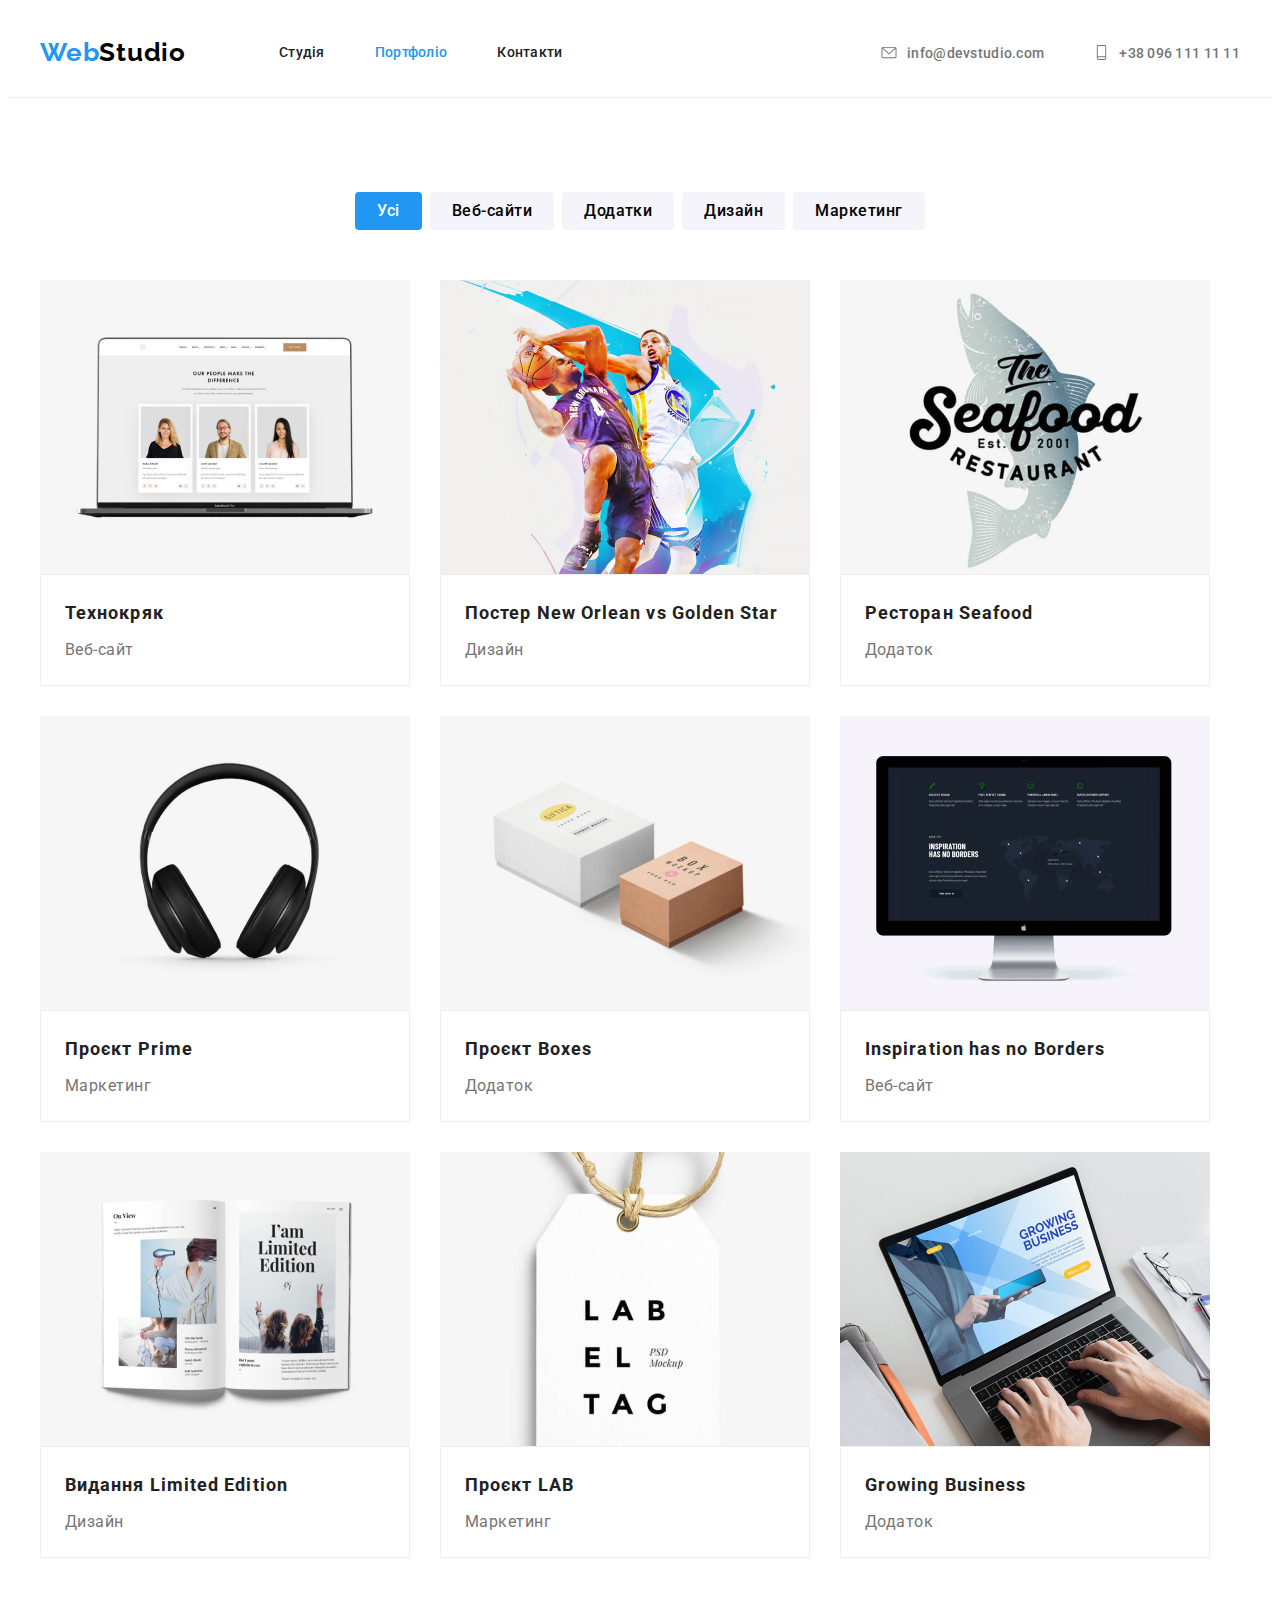
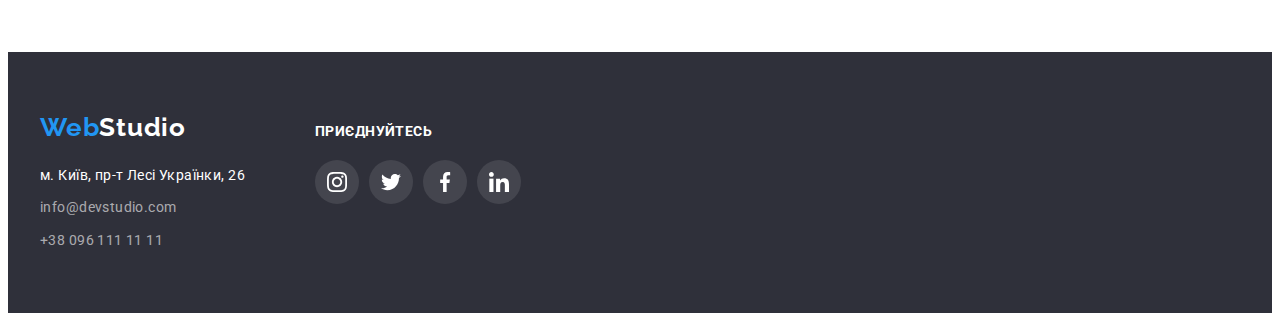
==== portfolio.html @ 7e5a2842 "Initial commit" ====
<!DOCTYPE html>
<html lang="uk">
  <head>
    <meta charset="UTF-8" />
    <meta http-equiv="X-UA-Compatible" content="IE=edge" />
    <meta name="viewport" content="width=device-width, initial-scale=1.0" />
    <title>Document</title>
    <link rel="preconnect" href="https://fonts.googleapis.com" />
    <link rel="preconnect" href="https://fonts.gstatic.com" crossorigin />
    <link
      href="https://fonts.googleapis.com/css2?family=Raleway:wght@700&family=Roboto:wght@400;500;700;900&display=swap"
      rel="stylesheet"
    />
    <link
      rel="stylesheet"
      href="https://cdnjs.cloudflare.com/ajax/libs/modern-normalize/1.1.0/modern-normalize.min.css"
      integrity="sha512-wpPYUAdjBVSE4KJnH1VR1HeZfpl1ub8YT/NKx4PuQ5NmX2tKuGu6U/JRp5y+Y8XG2tV+wKQpNHVUX03MfMFn9Q=="
      crossorigin="anonymous"
      referrerpolicy="no-referrer"
    />
    <link rel="stylesheet" href="./css/styles.css" />
  </head>
  <body>
    <header class="header">
      <div class="container container-header">
        <a href="./index.html" lang="en" class="logo"
          ><span class="accent">Web</span>Studio
        </a>
        <nav class="nav-list">
          <ul class="site-nav">
            <li class="header-nav">
              <a href="./index.html" class="link"> Студія</a>
            </li>
            <li class="header-nav">
              <a href="./portfolio.html" class="current link"> Портфоліо</a>
            </li>
            <li class="header-nav"><a href="./#" class="link"> Контакти</a></li>
          </ul>
        </nav>
        <ul class="contact-list">
          <li class="header-contact">
            <a href="mailto:info@devstudio.com" class="contact-link">
              <svg class="cont-icon" width="16px" height="15px">
                <use href="./Images/icons.svg#icon-mail"></use>
              </svg>
              info@devstudio.com</a
            >
          </li>
          <li class="header-contact">
            <a href="tel:+380961111111" class="contact-link">
              <svg class="cont-icon" width="15px" height="25px">
                <use href="./Images/icons.svg#icon-tel"></use>
              </svg>
              +38 096 111 11 11</a
            >
          </li>
        </ul>
      </div>
    </header>
    <main>
      <section class="portf-b">
        <div class="container">
          <h1 class="visually-hidden">властивості</h1>
          <ul class="port-list">
            <li class="button-taps">
              <button type="button" class="button-tap-l">Усі</button>
            </li>
            <li class="button-taps">
              <button type="button" class="button-tap">Веб-сайти</button>
            </li>
            <li class="button-taps">
              <button type="button" class="button-tap">Додатки</button>
            </li>
            <li class="button-taps">
              <button type="button" class="button-tap">Дизайн</button>
            </li>
            <li class="button-taps">
              <button type="button" class="button-tap">Маркетинг</button>
            </li>
          </ul>
          <ul class="block-list">
            <li class="block-topic">
              <img
                class="block-page"
                src="./Images/noteb.jpg"
                alt="ноутбук"
                width="370"
                height="294"
              />
              <div class="block-card">
                <h2 class="block-header">Технокряк</h2>
                <p class="block-text .">Веб-сайт</p>
              </div>
            </li>
            <li class="block-topic">
              <img
                class="block-page"
                src="./Images/basc.jpg"
                alt="два хлопця грають в баскетбол"
                width="370"
                height="294"
              />
              <div class="block-card">
                <h2 class="block-header">Постер New Orlean vs Golden Star</h2>
                <p class="block-text">Дизайн</p>
              </div>
            </li>
            <li class="block-topic">
              <img
                class="block-page"
                src="./Images/logoR.jpg"
                alt="логотип ресторану"
                width="370"
                height="294"
              />
              <div class="block-card">
                <h2 class="block-header">Ресторан Seafood</h2>
                <p class="block-text">Додаток</p>
              </div>
            </li>
            <li class="block-topic">
              <img
                class="block-page"
                src="./Images/headph.jpg"
                alt="навушники"
                width="370"
                height="294"
              />
              <div class="block-card">
                <h2 class="block-header">Проєкт Prime</h2>
                <p class="block-text">Маркетинг</p>
              </div>
            </li>
            <li class="block-topic">
              <img
                class="block-page"
                src="./Images/boxes.jpg"
                alt="дві коробки"
                width="370"
                height="294"
              />
              <div class="block-card">
                <h2 class="block-header">Проєкт Boxes</h2>
                <p class="block-text">Додаток</p>
              </div>
            </li>
            <li class="block-topic">
              <img
                class="block-page"
                src="./Images/monobl.jpg"
                alt="Моноблок apple"
                width="370"
                height="294"
              />
              <div class="block-card">
                <h2 lang="en" class="block-header">
                  Inspiration has no Borders
                </h2>
                <p class="block-text">Веб-сайт</p>
              </div>
            </li>
            <li class="block-topic">
              <img
                class="block-page"
                src="./Images/book.jpg"
                alt="відкрита книга"
                width="370"
                height="294"
              />
              <div class="block-card">
                <h2 class="block-header">Видання Limited Edition</h2>
                <p class="block-text">Дизайн</p>
              </div>
            </li>
            <li class="block-topic">
              <img
                class="block-page"
                src="./Images/lab.jpg"
                alt="брелок"
                width="370"
                height="294"
              />
              <div class="block-card">
                <h2 class="block-header">Проєкт LAB</h2>
                <p class="block-text">Маркетинг</p>
              </div>
            </li>
            <li class="block-topic">
              <img
                class="block-page"
                src="./Images/noteb2.jpg"
                alt="ноутбук за яким працюють"
                width="370"
                height="294"
              />
              <div class="block-card">
                <h2 lang="en" class="block-header">Growing Business</h2>
                <p class="block-text">Додаток</p>
              </div>
            </li>
          </ul>
        </div>
      </section>
    </main>
    <footer class="bottom">
      <div class="bottom-container">
        <div>
          <a href="/" lang="en" class="logo-b"
            ><span class="accent-bottom">Web</span>Studio</a
          >
          <address class="adress-bottom">
            <ul class="adress-list">
              <li class="adress-street">м. Київ, пр-т Лесі Українки, 26</li>
              <li class="bottom-contact">
                <a href="mailto:info@devstudio.com" class="adress-link"
                  >info@devstudio.com</a
                >
              </li>
              <li class="bottom-contact">
                <a href="tel:+380961111111" class="adress-link"
                  >+38 096 111 11 11</a
                >
              </li>
            </ul>
          </address>
        </div>
        <div class="start">
          <p class="start-go">Приєднуйтесь</p>
          <ul class="start-list">
            <li class="start-item">
              <a class="start-link" href="#">
                <svg class="start-icon" width="20" height="20">
                  <use href="./Images/icons.svg#icon-instagram"></use>
                </svg>
              </a>
            </li>
            <li class="start-item">
              <a class="start-link" href="#">
                <svg class="start-icon" width="20" height="20">
                  <use href="./Images/icons.svg#icon-twitter"></use>
                </svg>
              </a>
            </li>
            <li class="start-item">
              <a class="start-link" href="#">
                <svg class="start-icon" width="20" height="20">
                  <use href="./Images/icons.svg#icon-facebook"></use>
                </svg>
              </a>
            </li>
            <li class="start-item">
              <a class="start-link" href="#">
                <svg class="start-icon" width="20" height="20">
                  <use href="./Images/icons.svg#icon-linkedin"></use>
                </svg>
              </a>
            </li>
          </ul>
        </div>
      </div>
    </footer>
  </body>
</html>
---- css/styles.css ----
body {
  background-color: #ffffff;
  font-family: "Roboto", sans-serif;
}
.container {
  width: 1200px;
  padding-left: 15px;
  padding-right: 15px;
  margin-left: auto;
  margin-right: auto;
}
header {
  background-color: #ffffff;
  border-bottom: 1px solid #ececec;
}

ul {
  list-style: none;
}
ul {
  margin: 0;
  padding: 0;
}
h1,
h2,
h3,
h4,
h5,
h6,
p {
  margin: 0;
}

img {
  display: block;
}
.visually-hidden {
  position: absolute;
  width: 1px;
  height: 1px;
  margin: -1px;
  border: 0;
  padding: 0;
  white-space: nowrap;
  clip-path: inset(100%);
  clip: rect(0 0 0 0);
  overflow: hidden;
}
.section {
  padding-top: 94px;
  padding-bottom: 94px;
}
/*логотип сайта*/
.container-header {
  display: flex;
  align-items: center;
}

.logo {
  display: flex;
  font-family: Raleway, sans-serif;
  font-style: normal;
  font-weight: 700;
  font-size: 26px;
  line-height: 31px;
  letter-spacing: 0.03em;
  margin-right: 93px;
  padding-top: 24px;
  padding-bottom: 24px;
  color: black;
  text-decoration: none;
}

.accent {
  color: #2196f3;

  /*навігація*/
}
.nav-list {
  margin-right: auto;
  display: flex;
}
.site-nav li :last-child {
  margin-right: 0px;
}
.site-nav {
  display: flex;
  gap: 50px;
  font-size: 14px;
  font-weight: 500;
  line-height: 1.14;
  letter-spacing: 0.02em;
}

.site-nav .link {
  text-decoration: none;
}
.site-nav .link {
  color: #212121;
}
.current.link,
.current.links,
.site-nav .link:hover,
.site-nav .link:focus {
  color: #2196f3;
}
.link .current.-link {
  display: block;
  padding-top: 32px;
  padding-bottom: 32px;
}

.link .current.-link {
  font-weight: 500;
  font-size: 14px;
  line-height: calc(16 / 14);
  letter-spacing: 0.02em;
}
.current.link {
  text-decoration: none;
}
/*контакти*/
.contact-list {
  font-size: 14px;
  font-weight: 500;
  line-height: 1.14;
  letter-spacing: 0.02em;
  display: flex;
  gap: 50px;
}
.header-contact {
  display: flex;
  margin-left: auto;
}
.cont-icon {
  fill: rgba(117, 117, 117, 1);
  margin-right: 10px;
}
.contact-link {
  color: #757575;
}
.contact-link:hover,
.contact-link:focus {
  color: #2196f3;
}
.contact-link:hover .cont-icon,
.contact-link:focus .cont-icon {
  fill: #2196f3;
}
.contact-link {
  display: flex;
  align-items: center;
  font-family: "Roboto";
  font-style: normal;
  font-weight: 500;
  font-size: 14px;
  line-height: 16px;
  letter-spacing: 0.02em;
  text-decoration: none;
  padding-top: 32px;
  padding-bottom: 32px;
}

/* секція героя*/
.hero {
  text-align: center;
  height: 600px;
  max-width: 1600px;
  margin-left: auto;
  margin-right: auto;
  background-image: linear-gradient(
      to right,
      rgba(47, 48, 58, 0.4),
      rgba(47, 48, 58, 0.4)
    ),
    url(../Images/bg-hero.jpg);
  background-repeat: no-repeat;
  background-size: cover;
  background-position: center;
  background-color: #2f303a;
  padding-top: 200px;
  padding-bottom: 200px;
}
.hero-link {
  font-size: 44px;
  font-weight: 900;
  line-height: 1.36;
  letter-spacing: 0.06em;
  text-align: center;
  color: #f5f5f5;
  text-transform: uppercase;
  width: 696px;
  margin-left: auto;
  margin-right: auto;
}
.button-link {
  font-size: 16px;
  font-weight: 700;
  line-height: 1.87;
  letter-spacing: 0.06em;
  background-color: #2196f3;
  color: #ffffff;
  border: 0px;
  border-radius: 4px;
  cursor: pointer;
  font-family: inherit;
  width: 216px;
  height: 50px;
  margin-top: 30px;
  margin-left: auto;
  margin-right: auto;
  text-align: center;
  display: block;
}
/*секція наших властивостей*/

.fichers {
  padding-top: 94px;
  padding-bottom: 94px;
}
.fichers-list {
  display: flex;
  gap: 30px;
}
.fichers-card {
  flex-basis: calc((100% - 3 * 30px) / 4);
}
.fichers-header {
  font-weight: 700;
  font-size: 14px;
  line-height: 16px;
  letter-spacing: 0.03em;
  text-transform: uppercase;
  margin-bottom: 10px;
  color: #212121;
}
.fichers-description {
  font-weight: 400;
  font-size: 14px;
  line-height: 24px;
  letter-spacing: 0.03em;
  color: #757575;
}
.fich-tabl {
  display: flex;
  align-items: center;
  justify-content: center;
  height: 120px;
  width: 270px;
  margin-bottom: 30px;
  background-color: #f5f4fa;
}
/*чим ми займаємося*/

.works {
  padding-bottom: 94px;
}
.works-header {
  font-weight: 700;
  font-size: 36px;
  line-height: 42px;
  text-align: center;
  letter-spacing: 0.03em;
}
.work-cards {
  display: flex;
  gap: 30px;
  margin-top: 50px;
}
/*наша команда*/
.work-team {
  background-color: #f5f4fa;
  padding-top: 94px;
  padding-bottom: 94px;
}
.team-header {
  font-weight: 700;
  font-size: 36px;
  line-height: 42px;
  text-align: center;
  letter-spacing: 0.03em;
  color: #212121;
}
.team-list {
  display: flex;
  gap: 30px;
  margin-top: 50px;
}
.team-window {
  background-color: #ffffff;
  box-shadow: 0px 1px 3px rgba(0, 0, 0, 0.12), 0px 1px 1px rgba(0, 0, 0, 0.14),
    0px 2px 1px rgba(0, 0, 0, 0.2);
  border-radius: 0px 0px 4px 4px;
}
.wrapper-team {
  padding: 30px;
}
.team-name {
  font-size: 16px;
  font-weight: 500;
  line-height: 1.18;
  text-align: center;
  letter-spacing: 0.03em;
  color: #212121;
}
.team-speciality {
  font-weight: 400;
  font-size: 16px;
  line-height: 19px;
  text-align: center;
  letter-spacing: 0.03em;
  margin-top: 10px;
  color: #757575;
}
.soc-list {
  display: flex;
  justify-content: center;
  margin-top: 16px;
}
.soc-card {
  width: 44px;
  height: 44px;
  margin-right: 10px;
}
.soc-card:last-child {
  margin-right: 0px;
}
.soc-road {
  display: flex;
  align-items: center;
  justify-content: center;
  width: 100%;
  height: 100%;
  border-radius: 50%;
  background-color: #ffffff;
}
.soc-road {
  fill: #afb1b8;
}
.soc-road:hover,
.soc-road:focus {
  background-color: #2196f3;
  cursor: pointer;
}
.soc-road:hover .soc-icon,
.soc-road:focus .soc-icon {
  fill: #ffffff;
}
/*Наші постійні кліенти*/
.client {
  padding-top: 94px;
  padding-bottom: 94px;
}
.client-hed {
  font-weight: 700;
  font-size: 36px;
  line-height: 1.17;
  text-align: center;
  letter-spacing: 0.03em;
  margin-bottom: 50px;
}
.client-list {
  display: flex;
  justify-content: center;
}
.client-item {
  width: 170px;
  height: 92px;
  margin-right: 30px;
}
.client-link {
  display: flex;
  align-items: center;
  justify-content: center;
  width: 100%;
  height: 100%;
  border: 1px solid #afb1b8;
  border-radius: 4px;
  background-color: #ffffff;
}
.client-link:hover,
.client-link:focus {
  border: 1px solid #2196f3;
}
.client-logo {
  fill: #afb1b8;
}

.client-link:hover .client-logo,
.client-link:focus .client-logo {
  fill: #2196f3;
}

/*секція footer* та адреса*/

.bottom {
  display: flex;
  padding-top: 60px;
  padding-bottom: 60px;
  background-color: #2f303a;
}
.bottom-container {
  padding-left: 15px;
  padding-right: 15px;
  margin-left: auto;
  margin-right: auto;
  width: 1200px;
  display: flex;
  align-items: baseline;
}
.logo-b {
  font-family: Raleway, sans-serif;
  font-weight: 700;
  font-size: 26px;
  line-height: 31px;
  letter-spacing: 0.03em;
  color: #ffffff;
  text-decoration: none;
  margin-right: 50px;
}
.accent-bottom {
  color: #2196f3;
}

.adress-bottom {
  display: flex;
  font-style: normal;
  font-weight: 400;
  font-size: 14px;
  line-height: 1.7;
  letter-spacing: 0.03em;
  margin-top: 20px;
}
.bottom-contact:not(:last-child) {
  margin-bottom: 0px;
}
.adress-street {
  font-weight: 400;
  font-size: 14px;
  line-height: 24px;
  letter-spacing: 0.03em;
  color: #ffffff;
}
.adress-street:hover,
.adress-street:focus {
  color: #2196f3;
}
.bottom-contact {
  margin-top: 9px;
}
.adress-link {
  font-weight: 400;
  font-size: 14px;
  line-height: 1.71;
  letter-spacing: 0.03em;
  color: rgba(255, 255, 255, 0.6);
  text-decoration: none;
}
.adress-link:hover,
.adress-link:focus {
  color: #2196f3;
}
.start {
  margin-left: 70px;
}
.start-go {
  font-weight: 700;
  font-size: 14px;
  line-height: 1.14;
  letter-spacing: 0.03em;
  text-transform: uppercase;
  color: #ffffff;
  margin-bottom: 20px;
}
.start-list {
  display: flex;
  justify-content: normal;
}
.start-item {
  width: 44px;
  height: 44px;
  margin-right: 10px;
}
.start-link {
  display: flex;
  align-items: center;
  justify-content: center;
  width: 100%;
  height: 100%;
  border-radius: 50%;
  background-color: rgba(255, 255, 255, 0.1);
}
.start-icon {
  fill: #ffffff;
}
.start-link:hover,
.start-link:focus {
  background-color: #2196f3;
  cursor: pointer;
}
.start-link:hover .start-icon,
.start-link:focus .start-icon {
  fill: #ffffff;
}
/*портфоліо*/

.portf-b {
  background-color: #ffffff;
  padding-top: 94px;
  padding-bottom: 94px;
}
.port-list {
  display: flex;
  gap: 8px;
  justify-content: center;
}

.button-tap-l {
  font-size: 16px;
  font-weight: 500;
  line-height: 1.62;
  letter-spacing: 0.03em;
  color: #ffffff;
  background-color: #2196f3;
  border-radius: 4px;
  border: none;
  cursor: pointer;
  font-family: inherit;
  padding: 6px 22px;
}
.button-tap-l:hover,
.button-tap-l:focus {
  color: #ffffff;
  background-color: #2196f3;
}
.button-tap {
  font-size: 16px;
  font-weight: 500;
  line-height: 1.62;
  letter-spacing: 0.03em;
  background-color: #f5f4fa;
  border-radius: 4px;
  border: none;
  cursor: pointer;
  font-family: inherit;
  padding: 6px 22px;
}
.button-tap:hover,
.button-tap:focus {
  background-color: #2196f3;
  color: #ffffff;
  box-shadow: 0px 4px 4px rgba(0, 0, 0, 0.15);
}
/*секція блоків робіт*/
.block-list {
  display: flex;
  flex-wrap: wrap;
  margin-top: 50px;
  gap: 30px;
}
.block-card {
  border-top: none;
  padding: 20px 24px;
  border: 1px solid #eeeeee;
}

.block-header {
  font-weight: 700;
  font-size: 18px;
  line-height: 36px;
  letter-spacing: 0.06em;
  color: #212121;
}
.block-text {
  font-weight: 400;
  font-size: 16px;
  line-height: 30px;
  letter-spacing: 0.03em;
  margin-top: 4px;
  color: #757575;
}
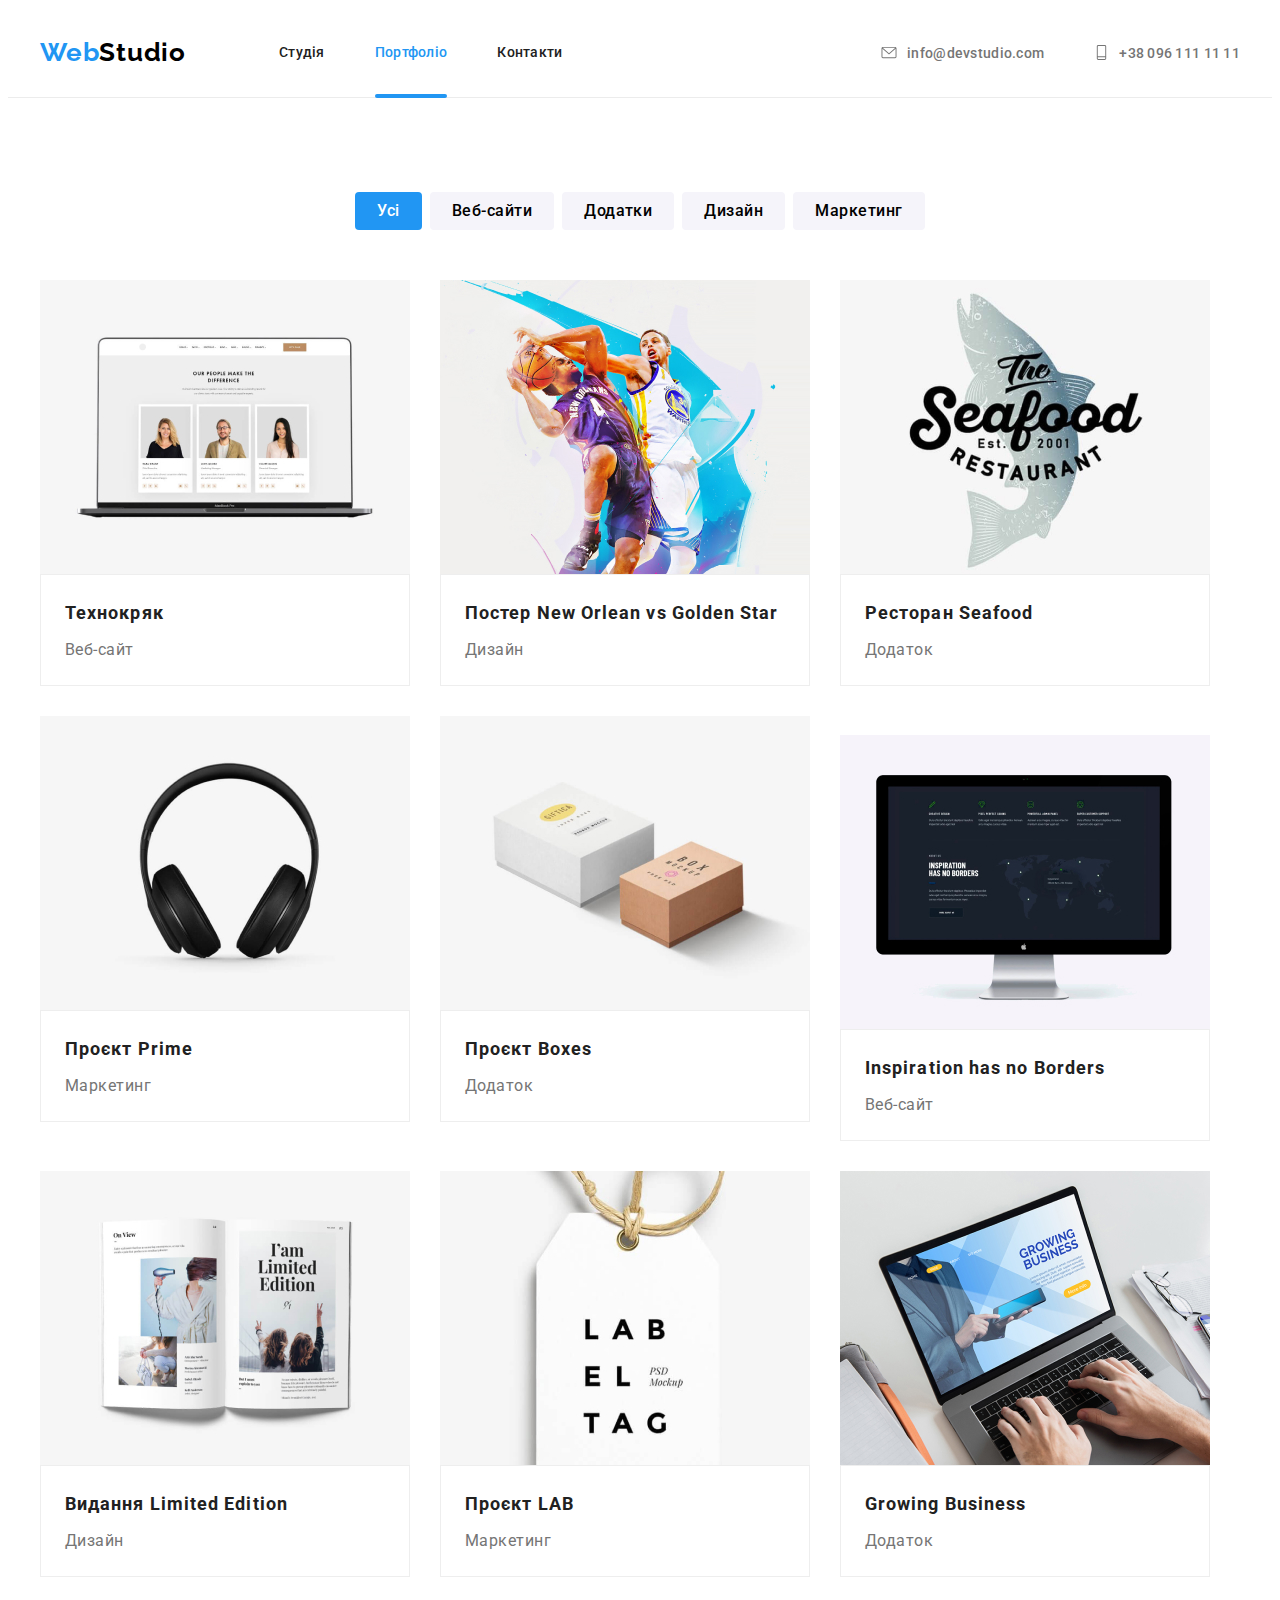
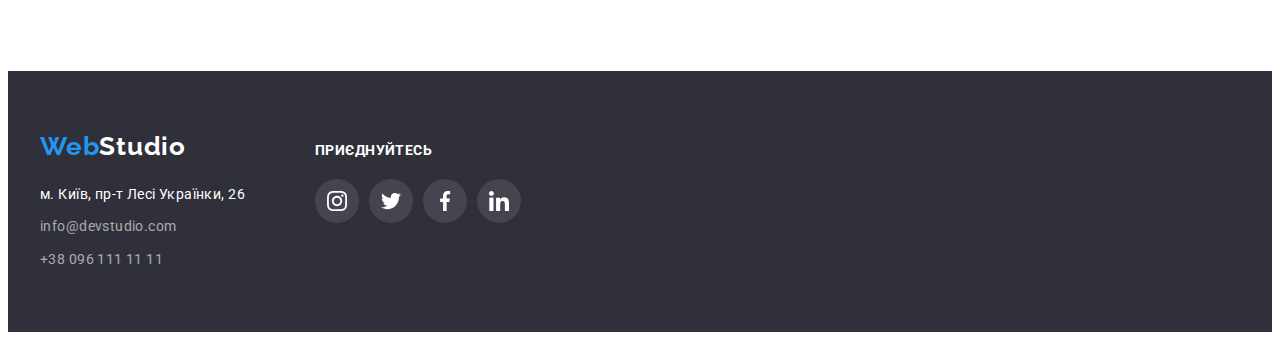
==== commit 570570af: "fixed" ====
--- a/portfolio.html
+++ b/portfolio.html
@@ -80,6 +80,8 @@
           </ul>
           <ul class="block-list">
             <li class="block-topic">
+              <a class="block-link" href="#">
+                <div class="block-board">
               <img
                 class="block-page"
                 src="./Images/noteb.jpg"
@@ -87,12 +89,19 @@
                 width="370"
                 height="294"
               />
+              <p class="card-text">
+                Ресурс пропонує комплексні пропозиції з різним рівнем функціоналу та сервісів. Все це дозволить відвідувачу отримати вичерпні відомості про компанію чи приватну особу.
+              </p>
+               </div>
               <div class="block-card">
                 <h2 class="block-header">Технокряк</h2>
                 <p class="block-text .">Веб-сайт</p>
               </div>
-            </li>
-            <li class="block-topic">
+              </a>
+            </li>
+            <li class="block-topic">
+              <a class="block-link" href="#">
+                <div class="block-board">
               <img
                 class="block-page"
                 src="./Images/basc.jpg"
@@ -100,12 +109,19 @@
                 width="370"
                 height="294"
               />
+              <p class="card-text">
+                Ресурс пропонує комплексні пропозиції з різним рівнем функціоналу та сервісів. Все це дозволить відвідувачу отримати вичерпні відомості про компанію чи приватну особу.
+              </p>
+              </div>
               <div class="block-card">
                 <h2 class="block-header">Постер New Orlean vs Golden Star</h2>
                 <p class="block-text">Дизайн</p>
               </div>
-            </li>
-            <li class="block-topic">
+              </a>
+            </li>
+            <li class="block-topic">
+              <a class="block-link" href="#">
+                <div class="block-board">
               <img
                 class="block-page"
                 src="./Images/logoR.jpg"
@@ -113,12 +129,19 @@
                 width="370"
                 height="294"
               />
+              <p class="card-text">
+                Ресурс пропонує комплексні пропозиції з різним рівнем функціоналу та сервісів. Все це дозволить відвідувачу отримати вичерпні відомості про компанію чи приватну особу.
+              </p>
+              </div>
               <div class="block-card">
                 <h2 class="block-header">Ресторан Seafood</h2>
                 <p class="block-text">Додаток</p>
               </div>
-            </li>
-            <li class="block-topic">
+              </a>
+            </li>
+            <li class="block-topic">
+              <a class="block-link" href="#">
+              <div class="block-board">
               <img
                 class="block-page"
                 src="./Images/headph.jpg"
@@ -126,25 +149,39 @@
                 width="370"
                 height="294"
               />
+              <p class="card-text">
+                Ресурс пропонує комплексні пропозиції з різним рівнем функціоналу та сервісів. Все це дозволить відвідувачу отримати вичерпні відомості про компанію чи приватну особу.
+              </p>
+              </div>
               <div class="block-card">
                 <h2 class="block-header">Проєкт Prime</h2>
                 <p class="block-text">Маркетинг</p>
               </div>
-            </li>
-            <li class="block-topic">
+              </a>
+            </li>
+            <li class="block-topic">
+              <a class="block-link" href="#">
+                <div class="block-board">
               <img
                 class="block-page"
                 src="./Images/boxes.jpg"
-                alt="дві коробки"
-                width="370"
-                height="294"
-              />
-              <div class="block-card">
-                <h2 class="block-header">Проєкт Boxes</h2>
+                alt="ноутбук за яким працюють"
+                width="370"
+                height="294"
+              />
+              <p class="card-text">
+                Ресурс пропонує комплексні пропозиції з різним рівнем функціоналу та сервісів. Все це дозволить відвідувачу отримати вичерпні відомості про компанію чи приватну особу.
+              </p>
+              </div>
+              <div class="block-card">
+                <h2 lang="en" class="block-header">Проєкт Boxes</h2>
                 <p class="block-text">Додаток</p>
               </div>
-            </li>
-            <li class="block-topic">
+              </a>
+            </li>
+            <li class="block-topic">
+              <a class="block-link" href="#"></a>
+              <div class="block-board">
               <img
                 class="block-page"
                 src="./Images/monobl.jpg"
@@ -152,14 +189,21 @@
                 width="370"
                 height="294"
               />
+              <p class="card-text">
+                Ресурс пропонує комплексні пропозиції з різним рівнем функціоналу та сервісів. Все це дозволить відвідувачу отримати вичерпні відомості про компанію чи приватну особу.
+              </p>
+              </div>
               <div class="block-card">
                 <h2 lang="en" class="block-header">
                   Inspiration has no Borders
                 </h2>
                 <p class="block-text">Веб-сайт</p>
               </div>
-            </li>
-            <li class="block-topic">
+              </a>
+            </li>
+            <li class="block-topic">
+              <a class="block-link" href="#">
+                <div class="block-board">
               <img
                 class="block-page"
                 src="./Images/book.jpg"
@@ -167,12 +211,19 @@
                 width="370"
                 height="294"
               />
+              <p class="card-text">
+                Ресурс пропонує комплексні пропозиції з різним рівнем функціоналу та сервісів. Все це дозволить відвідувачу отримати вичерпні відомості про компанію чи приватну особу.
+              </p>
+              </div>
               <div class="block-card">
                 <h2 class="block-header">Видання Limited Edition</h2>
                 <p class="block-text">Дизайн</p>
               </div>
-            </li>
-            <li class="block-topic">
+              </a>
+            </li>
+            <li class="block-topic">
+              <a class="block-link" href="#">
+                <div class="block-board">
               <img
                 class="block-page"
                 src="./Images/lab.jpg"
@@ -180,12 +231,19 @@
                 width="370"
                 height="294"
               />
+              <p class="card-text">
+                Ресурс пропонує комплексні пропозиції з різним рівнем функціоналу та сервісів. Все це дозволить відвідувачу отримати вичерпні відомості про компанію чи приватну особу.
+              </p>
+              </div>
               <div class="block-card">
                 <h2 class="block-header">Проєкт LAB</h2>
                 <p class="block-text">Маркетинг</p>
               </div>
-            </li>
-            <li class="block-topic">
+              </a>
+            </li>
+            <li class="block-topic">
+              <a class="block-link" href="#">
+                <div class="block-board">
               <img
                 class="block-page"
                 src="./Images/noteb2.jpg"
@@ -193,10 +251,15 @@
                 width="370"
                 height="294"
               />
+              <p class="card-text">
+                Ресурс пропонує комплексні пропозиції з різним рівнем функціоналу та сервісів. Все це дозволить відвідувачу отримати вичерпні відомості про компанію чи приватну особу.
+              </p>
+              </div>
               <div class="block-card">
                 <h2 lang="en" class="block-header">Growing Business</h2>
                 <p class="block-text">Додаток</p>
               </div>
+              </a>
             </li>
           </ul>
         </div>
--- a/css/styles.css
+++ b/css/styles.css
@@ -104,10 +104,12 @@
 .site-nav .link:focus {
   color: #2196f3;
 }
-.link .current.-link {
+.header-nav{
+  position: relative;
   display: block;
   padding-top: 32px;
   padding-bottom: 32px;
+  transition: 250ms cubic-bezier(0.4, 0, 0.2, 1);
 }
 
 .link .current.-link {
@@ -116,8 +118,18 @@
   line-height: calc(16 / 14);
   letter-spacing: 0.02em;
 }
-.current.link {
+.current .link {
   text-decoration: none;
+}
+.site-nav .link.current::after {
+  content: '';
+  position: absolute;
+  bottom: -6px;
+  display: block;
+  width: 100%;
+  height: 4px;
+  background-color: #2196f3;
+  border-radius: 2px;
 }
 /*контакти*/
 .contact-list {
@@ -212,6 +224,52 @@
   text-align: center;
   display: block;
 }
+.back{
+  position: fixed;
+  top: 0;
+  left: 0;
+  width: 100%;
+  height: 100%;
+  background: rgba(0, 0, 0, 0.2);
+  opacity: 1;
+  transition: opacity 400ms linear, visibility 400ms linear;
+}
+.back.is-hidden {
+  opacity: 0;
+  visibility: hidden;
+}
+.back.is-hidden .modal {
+  opacity: 0;
+  transform: translate(-50%, -50%) scale(1) rotate(0deg);
+}
+.modal {
+  position: absolute;
+  top: 50%;
+  left: 50%;
+  transform: translate(-50%, -50%);
+  width: 528px;
+  height: 581px;
+  background: rgb(255, 255, 255);
+  box-shadow: 0px 1px 3px rgba(0, 0, 0, 0.12), 0px 1px 1px rgba(0, 0, 0, 0.14), 0px 2px 1px rgba(0, 0, 0, 0.2);
+  border-radius: 4px;
+  transition: transform 500ms ease-in-out 500ms;
+}
+.modal-button{
+  position: absolute;
+  top: 8px;
+  right: 8px;
+  display: flex;
+  align-items: center;
+  justify-content: center;
+  width: 30px;
+  height: 30px;
+  background: rgb(255, 255, 255);
+  border: 1px solid rgba(0, 0, 0, 0.1);
+  border-radius: 50%;
+  cursor: pointer;
+}
+
+
 /*секція наших властивостей*/
 
 .fichers {
@@ -266,6 +324,12 @@
   display: flex;
   gap: 30px;
   margin-top: 50px;
+}
+.work-text{
+ 
+}
+.txt{
+  
 }
 /*наша команда*/
 .work-team {
@@ -558,9 +622,52 @@
   margin-top: 50px;
   gap: 30px;
 }
+.block-topic{
+  transition: box-shadow 250ms cubic-bezier(0.4, 0, 0.2, 1);
+}
+.block-topic:hover{
+  box-shadow: 0px 1px 1px rgba(0, 0, 0, 0.12), 0px 4px 4px rgba(0, 0, 0, 0.06), 1px 4px 6px rgba(0, 0, 0, 0.16);
+}
+.block-link{
+  display: inline-block;
+  text-decoration: none;
+}
+.block-link:hover,
+.block-link:focus
+{
+  box-shadow: 0px 1px 1px rgba(0, 0, 0, 0.12), 0px 4px 4px rgba(0, 0, 0, 0.06), 1px 4px 6px rgba(0, 0, 0, 0.16);
+}
+.block-board{
+  position: relative;
+  overflow: hidden;
+}
+.card-text{
+  position: absolute;
+  top: 0;
+  font-weight: 400;
+  font-size: 18px;
+  line-height: 1.56;
+  letter-spacing: 0.03em;
+  color: rgb(255, 255, 255);
+  background-color: rgba(33, 150, 243, 0.9);
+  padding-top: 63px;
+  padding-right: 24px;
+  padding-bottom: 63px;
+  padding-left: 24px;
+  width: 100%;
+  height: 100%;
+  transform: translateY(100%);
+  transition: transform 250ms ease-in;
+}
+.block-topic:hover .card-text{
+  transform: translate(0);
+}
 .block-card {
   border-top: none;
-  padding: 20px 24px;
+  padding-top: 20px;
+  padding-bottom: 20px;
+  padding-left: 24px;
+  padding-right: 24px;
   border: 1px solid #eeeeee;
 }
 
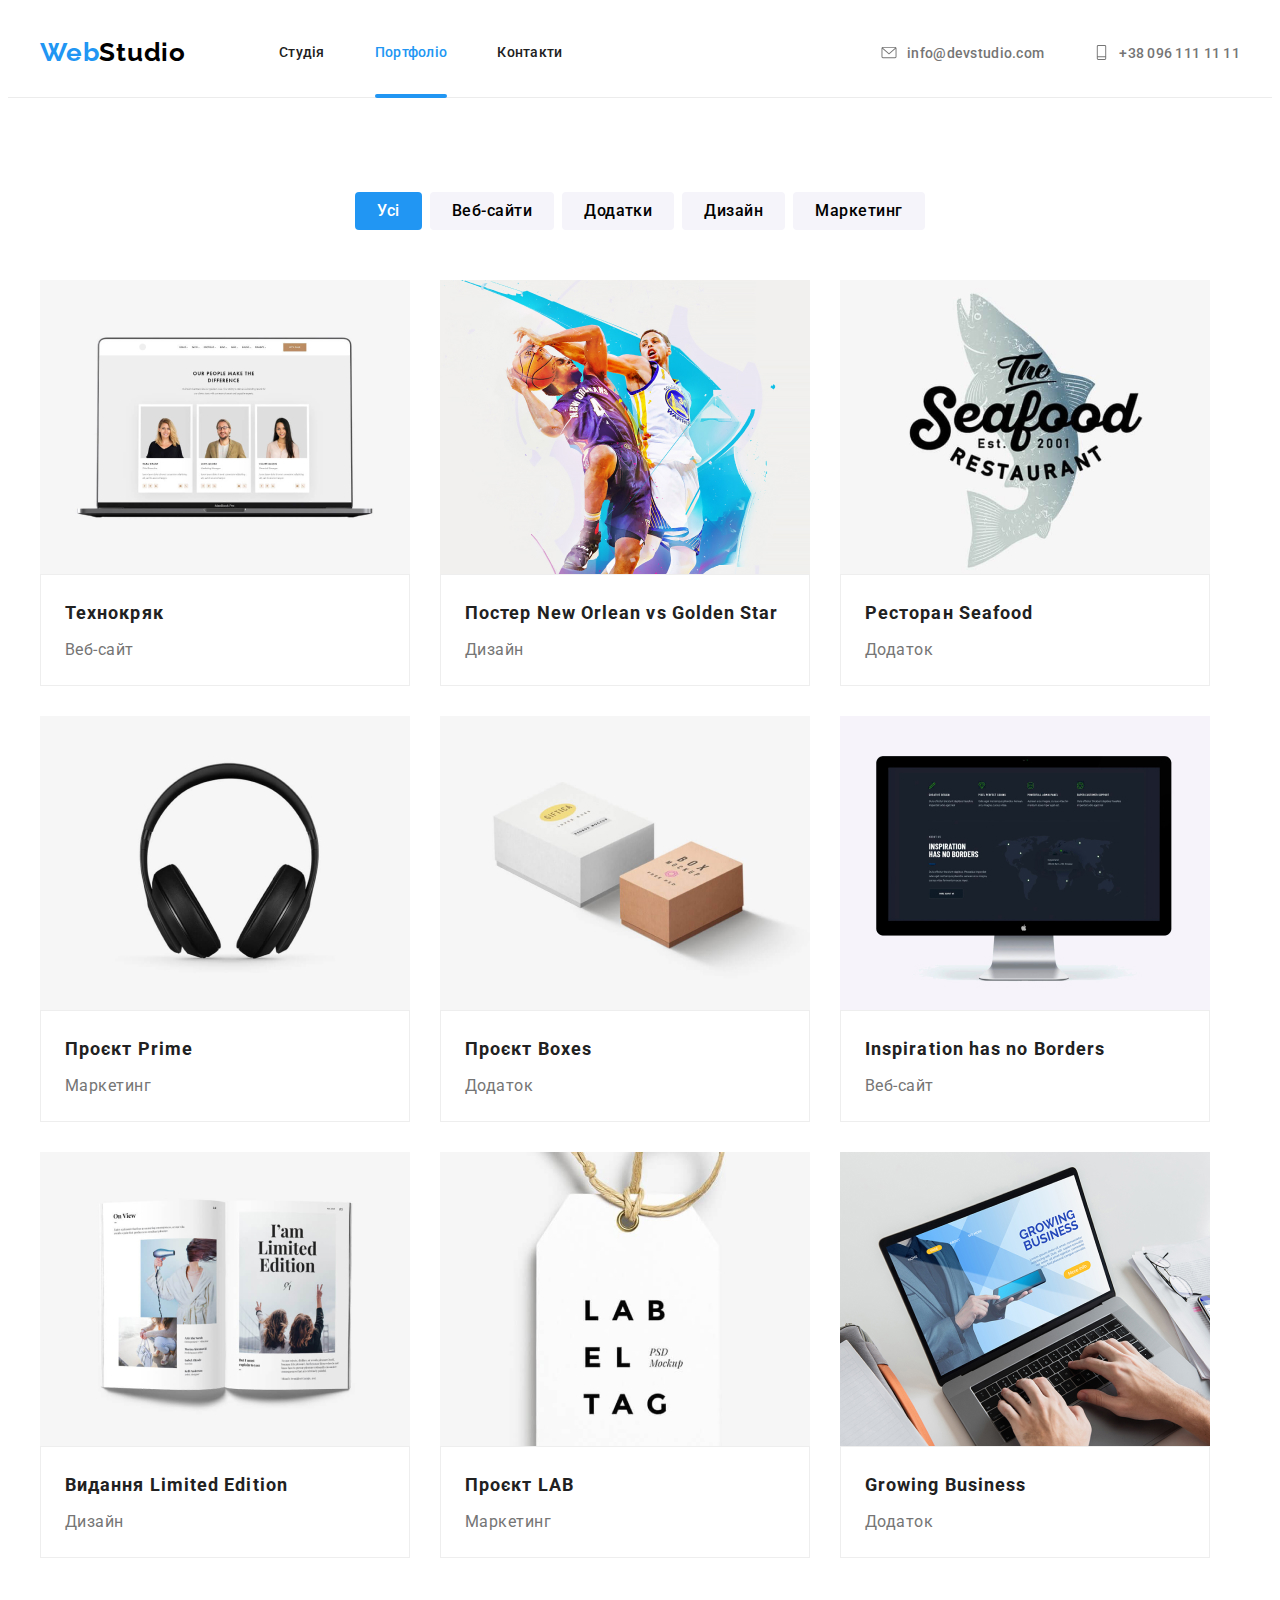
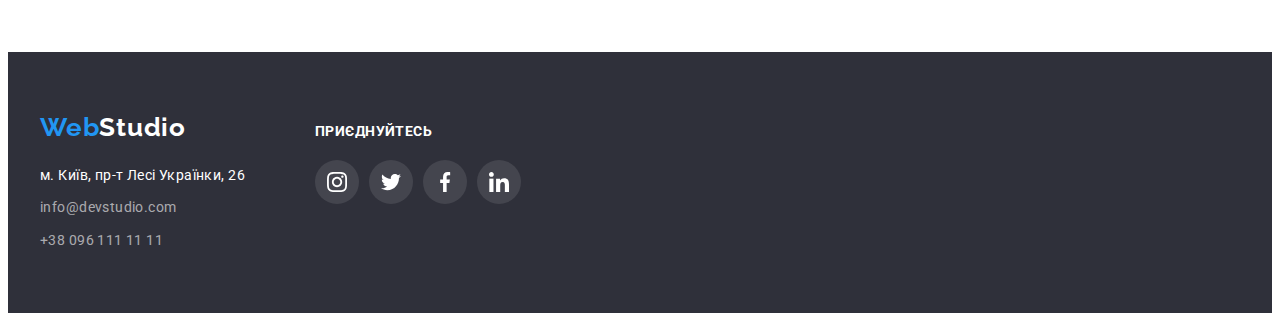
==== commit 7f1e5755: "final-fixed" ====
--- a/portfolio.html
+++ b/portfolio.html
@@ -82,183 +82,201 @@
             <li class="block-topic">
               <a class="block-link" href="#">
                 <div class="block-board">
-              <img
-                class="block-page"
-                src="./Images/noteb.jpg"
-                alt="ноутбук"
-                width="370"
-                height="294"
-              />
-              <p class="card-text">
-                Ресурс пропонує комплексні пропозиції з різним рівнем функціоналу та сервісів. Все це дозволить відвідувачу отримати вичерпні відомості про компанію чи приватну особу.
-              </p>
-               </div>
-              <div class="block-card">
-                <h2 class="block-header">Технокряк</h2>
-                <p class="block-text .">Веб-сайт</p>
-              </div>
-              </a>
-            </li>
-            <li class="block-topic">
-              <a class="block-link" href="#">
-                <div class="block-board">
-              <img
-                class="block-page"
-                src="./Images/basc.jpg"
-                alt="два хлопця грають в баскетбол"
-                width="370"
-                height="294"
-              />
-              <p class="card-text">
-                Ресурс пропонує комплексні пропозиції з різним рівнем функціоналу та сервісів. Все це дозволить відвідувачу отримати вичерпні відомості про компанію чи приватну особу.
-              </p>
-              </div>
-              <div class="block-card">
-                <h2 class="block-header">Постер New Orlean vs Golden Star</h2>
-                <p class="block-text">Дизайн</p>
-              </div>
-              </a>
-            </li>
-            <li class="block-topic">
-              <a class="block-link" href="#">
-                <div class="block-board">
-              <img
-                class="block-page"
-                src="./Images/logoR.jpg"
-                alt="логотип ресторану"
-                width="370"
-                height="294"
-              />
-              <p class="card-text">
-                Ресурс пропонує комплексні пропозиції з різним рівнем функціоналу та сервісів. Все це дозволить відвідувачу отримати вичерпні відомості про компанію чи приватну особу.
-              </p>
-              </div>
-              <div class="block-card">
-                <h2 class="block-header">Ресторан Seafood</h2>
-                <p class="block-text">Додаток</p>
-              </div>
-              </a>
-            </li>
-            <li class="block-topic">
-              <a class="block-link" href="#">
-              <div class="block-board">
-              <img
-                class="block-page"
-                src="./Images/headph.jpg"
-                alt="навушники"
-                width="370"
-                height="294"
-              />
-              <p class="card-text">
-                Ресурс пропонує комплексні пропозиції з різним рівнем функціоналу та сервісів. Все це дозволить відвідувачу отримати вичерпні відомості про компанію чи приватну особу.
-              </p>
-              </div>
-              <div class="block-card">
-                <h2 class="block-header">Проєкт Prime</h2>
-                <p class="block-text">Маркетинг</p>
-              </div>
-              </a>
-            </li>
-            <li class="block-topic">
-              <a class="block-link" href="#">
-                <div class="block-board">
-              <img
-                class="block-page"
-                src="./Images/boxes.jpg"
-                alt="ноутбук за яким працюють"
-                width="370"
-                height="294"
-              />
-              <p class="card-text">
-                Ресурс пропонує комплексні пропозиції з різним рівнем функціоналу та сервісів. Все це дозволить відвідувачу отримати вичерпні відомості про компанію чи приватну особу.
-              </p>
-              </div>
-              <div class="block-card">
-                <h2 lang="en" class="block-header">Проєкт Boxes</h2>
-                <p class="block-text">Додаток</p>
-              </div>
-              </a>
-            </li>
-            <li class="block-topic">
-              <a class="block-link" href="#"></a>
-              <div class="block-board">
-              <img
-                class="block-page"
-                src="./Images/monobl.jpg"
-                alt="Моноблок apple"
-                width="370"
-                height="294"
-              />
-              <p class="card-text">
-                Ресурс пропонує комплексні пропозиції з різним рівнем функціоналу та сервісів. Все це дозволить відвідувачу отримати вичерпні відомості про компанію чи приватну особу.
-              </p>
-              </div>
-              <div class="block-card">
-                <h2 lang="en" class="block-header">
-                  Inspiration has no Borders
-                </h2>
-                <p class="block-text">Веб-сайт</p>
-              </div>
-              </a>
-            </li>
-            <li class="block-topic">
-              <a class="block-link" href="#">
-                <div class="block-board">
-              <img
-                class="block-page"
-                src="./Images/book.jpg"
-                alt="відкрита книга"
-                width="370"
-                height="294"
-              />
-              <p class="card-text">
-                Ресурс пропонує комплексні пропозиції з різним рівнем функціоналу та сервісів. Все це дозволить відвідувачу отримати вичерпні відомості про компанію чи приватну особу.
-              </p>
-              </div>
-              <div class="block-card">
-                <h2 class="block-header">Видання Limited Edition</h2>
-                <p class="block-text">Дизайн</p>
-              </div>
-              </a>
-            </li>
-            <li class="block-topic">
-              <a class="block-link" href="#">
-                <div class="block-board">
-              <img
-                class="block-page"
-                src="./Images/lab.jpg"
-                alt="брелок"
-                width="370"
-                height="294"
-              />
-              <p class="card-text">
-                Ресурс пропонує комплексні пропозиції з різним рівнем функціоналу та сервісів. Все це дозволить відвідувачу отримати вичерпні відомості про компанію чи приватну особу.
-              </p>
-              </div>
-              <div class="block-card">
-                <h2 class="block-header">Проєкт LAB</h2>
-                <p class="block-text">Маркетинг</p>
-              </div>
-              </a>
-            </li>
-            <li class="block-topic">
-              <a class="block-link" href="#">
-                <div class="block-board">
-              <img
-                class="block-page"
-                src="./Images/noteb2.jpg"
-                alt="ноутбук за яким працюють"
-                width="370"
-                height="294"
-              />
-              <p class="card-text">
-                Ресурс пропонує комплексні пропозиції з різним рівнем функціоналу та сервісів. Все це дозволить відвідувачу отримати вичерпні відомості про компанію чи приватну особу.
-              </p>
-              </div>
-              <div class="block-card">
-                <h2 lang="en" class="block-header">Growing Business</h2>
-                <p class="block-text">Додаток</p>
-              </div>
+                  <img
+                    class="block-page"
+                    src="./Images/noteb.jpg"
+                    alt="ноутбук"
+                    width="370"
+                    height="294"
+                  />
+                  <p class="card-text">
+                    Ресурс пропонує комплексні пропозиції з різним рівнем
+                    функціоналу та сервісів. Все це дозволить відвідувачу
+                    отримати вичерпні відомості про компанію чи приватну особу.
+                  </p>
+                </div>
+                <div class="block-card">
+                  <h2 class="block-header">Технокряк</h2>
+                  <p class="block-text .">Веб-сайт</p>
+                </div>
+              </a>
+            </li>
+            <li class="block-topic">
+              <a class="block-link" href="#">
+                <div class="block-board">
+                  <img
+                    class="block-page"
+                    src="./Images/basc.jpg"
+                    alt="два хлопця грають в баскетбол"
+                    width="370"
+                    height="294"
+                  />
+                  <p class="card-text">
+                    Ресурс пропонує комплексні пропозиції з різним рівнем
+                    функціоналу та сервісів. Все це дозволить відвідувачу
+                    отримати вичерпні відомості про компанію чи приватну особу.
+                  </p>
+                </div>
+                <div class="block-card">
+                  <h2 class="block-header">Постер New Orlean vs Golden Star</h2>
+                  <p class="block-text">Дизайн</p>
+                </div>
+              </a>
+            </li>
+            <li class="block-topic">
+              <a class="block-link" href="#">
+                <div class="block-board">
+                  <img
+                    class="block-page"
+                    src="./Images/logoR.jpg"
+                    alt="логотип ресторану"
+                    width="370"
+                    height="294"
+                  />
+                  <p class="card-text">
+                    Ресурс пропонує комплексні пропозиції з різним рівнем
+                    функціоналу та сервісів. Все це дозволить відвідувачу
+                    отримати вичерпні відомості про компанію чи приватну особу.
+                  </p>
+                </div>
+                <div class="block-card">
+                  <h2 class="block-header">Ресторан Seafood</h2>
+                  <p class="block-text">Додаток</p>
+                </div>
+              </a>
+            </li>
+            <li class="block-topic">
+              <a class="block-link" href="#">
+                <div class="block-board">
+                  <img
+                    class="block-page"
+                    src="./Images/headph.jpg"
+                    alt="навушники"
+                    width="370"
+                    height="294"
+                  />
+                  <p class="card-text">
+                    Ресурс пропонує комплексні пропозиції з різним рівнем
+                    функціоналу та сервісів. Все це дозволить відвідувачу
+                    отримати вичерпні відомості про компанію чи приватну особу.
+                  </p>
+                </div>
+                <div class="block-card">
+                  <h2 class="block-header">Проєкт Prime</h2>
+                  <p class="block-text">Маркетинг</p>
+                </div>
+              </a>
+            </li>
+            <li class="block-topic">
+              <a class="block-link" href="#">
+                <div class="block-board">
+                  <img
+                    class="block-page"
+                    src="./Images/boxes.jpg"
+                    alt="ноутбук за яким працюють"
+                    width="370"
+                    height="294"
+                  />
+                  <p class="card-text">
+                    Ресурс пропонує комплексні пропозиції з різним рівнем
+                    функціоналу та сервісів. Все це дозволить відвідувачу
+                    отримати вичерпні відомості про компанію чи приватну особу.
+                  </p>
+                </div>
+                <div class="block-card">
+                  <h2 lang="en" class="block-header">Проєкт Boxes</h2>
+                  <p class="block-text">Додаток</p>
+                </div>
+              </a>
+            </li>
+            <li class="block-topic">
+              <a class="block-link" href="#">
+                <div class="block-board">
+                  <img
+                    class="block-page"
+                    src="./Images/monobl.jpg"
+                    alt="Моноблок apple"
+                    width="370"
+                    height="294"
+                  />
+                  <p class="card-text">
+                    Ресурс пропонує комплексні пропозиції з різним рівнем
+                    функціоналу та сервісів. Все це дозволить відвідувачу
+                    отримати вичерпні відомості про компанію чи приватну особу.
+                  </p>
+                </div>
+                <div class="block-card">
+                  <h2 lang="en" class="block-header">
+                    Inspiration has no Borders
+                  </h2>
+                  <p class="block-text">Веб-сайт</p>
+                </div>
+              </a>
+            </li>
+            <li class="block-topic">
+              <a class="block-link" href="#">
+                <div class="block-board">
+                  <img
+                    class="block-page"
+                    src="./Images/book.jpg"
+                    alt="відкрита книга"
+                    width="370"
+                    height="294"
+                  />
+                  <p class="card-text">
+                    Ресурс пропонує комплексні пропозиції з різним рівнем
+                    функціоналу та сервісів. Все це дозволить відвідувачу
+                    отримати вичерпні відомості про компанію чи приватну особу.
+                  </p>
+                </div>
+                <div class="block-card">
+                  <h2 class="block-header">Видання Limited Edition</h2>
+                  <p class="block-text">Дизайн</p>
+                </div>
+              </a>
+            </li>
+            <li class="block-topic">
+              <a class="block-link" href="#">
+                <div class="block-board">
+                  <img
+                    class="block-page"
+                    src="./Images/lab.jpg"
+                    alt="брелок"
+                    width="370"
+                    height="294"
+                  />
+                  <p class="card-text">
+                    Ресурс пропонує комплексні пропозиції з різним рівнем
+                    функціоналу та сервісів. Все це дозволить відвідувачу
+                    отримати вичерпні відомості про компанію чи приватну особу.
+                  </p>
+                </div>
+                <div class="block-card">
+                  <h2 class="block-header">Проєкт LAB</h2>
+                  <p class="block-text">Маркетинг</p>
+                </div>
+              </a>
+            </li>
+            <li class="block-topic">
+              <a class="block-link" href="#">
+                <div class="block-board">
+                  <img
+                    class="block-page"
+                    src="./Images/noteb2.jpg"
+                    alt="ноутбук за яким працюють"
+                    width="370"
+                    height="294"
+                  />
+                  <p class="card-text">
+                    Ресурс пропонує комплексні пропозиції з різним рівнем
+                    функціоналу та сервісів. Все це дозволить відвідувачу
+                    отримати вичерпні відомості про компанію чи приватну особу.
+                  </p>
+                </div>
+                <div class="block-card">
+                  <h2 lang="en" class="block-header">Growing Business</h2>
+                  <p class="block-text">Додаток</p>
+                </div>
               </a>
             </li>
           </ul>
--- a/css/styles.css
+++ b/css/styles.css
@@ -104,7 +104,7 @@
 .site-nav .link:focus {
   color: #2196f3;
 }
-.header-nav{
+.header-nav {
   position: relative;
   display: block;
   padding-top: 32px;
@@ -122,7 +122,7 @@
   text-decoration: none;
 }
 .site-nav .link.current::after {
-  content: '';
+  content: "";
   position: absolute;
   bottom: -6px;
   display: block;
@@ -224,7 +224,7 @@
   text-align: center;
   display: block;
 }
-.back{
+.back {
   position: fixed;
   top: 0;
   left: 0;
@@ -250,11 +250,12 @@
   width: 528px;
   height: 581px;
   background: rgb(255, 255, 255);
-  box-shadow: 0px 1px 3px rgba(0, 0, 0, 0.12), 0px 1px 1px rgba(0, 0, 0, 0.14), 0px 2px 1px rgba(0, 0, 0, 0.2);
+  box-shadow: 0px 1px 3px rgba(0, 0, 0, 0.12), 0px 1px 1px rgba(0, 0, 0, 0.14),
+    0px 2px 1px rgba(0, 0, 0, 0.2);
   border-radius: 4px;
   transition: transform 500ms ease-in-out 500ms;
 }
-.modal-button{
+.modal-button {
   position: absolute;
   top: 8px;
   right: 8px;
@@ -269,7 +270,6 @@
   cursor: pointer;
 }
 
-
 /*секція наших властивостей*/
 
 .fichers {
@@ -325,11 +325,26 @@
   gap: 30px;
   margin-top: 50px;
 }
-.work-text{
- 
-}
-.txt{
-  
+.table {
+  position: relative;
+}
+.txt {
+  position: absolute;
+  bottom: 0;
+  width: 370px;
+  height: 70px;
+  display: flex;
+  justify-content: center;
+  align-items: center;
+  font-weight: 700;
+  font-size: 14px;
+  line-height: 1.14;
+  text-align: center;
+  letter-spacing: 0.03em;
+  text-transform: uppercase;
+  color: #ffffff;
+  background-color: #2f303a;
+  opacity: 80%;
 }
 /*наша команда*/
 .work-team {
@@ -622,26 +637,27 @@
   margin-top: 50px;
   gap: 30px;
 }
-.block-topic{
+.block-topic {
   transition: box-shadow 250ms cubic-bezier(0.4, 0, 0.2, 1);
 }
-.block-topic:hover{
-  box-shadow: 0px 1px 1px rgba(0, 0, 0, 0.12), 0px 4px 4px rgba(0, 0, 0, 0.06), 1px 4px 6px rgba(0, 0, 0, 0.16);
-}
-.block-link{
+.block-topic:hover {
+  box-shadow: 0px 1px 1px rgba(0, 0, 0, 0.12), 0px 4px 4px rgba(0, 0, 0, 0.06),
+    1px 4px 6px rgba(0, 0, 0, 0.16);
+}
+.block-link {
   display: inline-block;
   text-decoration: none;
 }
 .block-link:hover,
-.block-link:focus
-{
-  box-shadow: 0px 1px 1px rgba(0, 0, 0, 0.12), 0px 4px 4px rgba(0, 0, 0, 0.06), 1px 4px 6px rgba(0, 0, 0, 0.16);
-}
-.block-board{
+.block-link:focus {
+  box-shadow: 0px 1px 1px rgba(0, 0, 0, 0.12), 0px 4px 4px rgba(0, 0, 0, 0.06),
+    1px 4px 6px rgba(0, 0, 0, 0.16);
+}
+.block-board {
   position: relative;
   overflow: hidden;
 }
-.card-text{
+.card-text {
   position: absolute;
   top: 0;
   font-weight: 400;
@@ -659,7 +675,7 @@
   transform: translateY(100%);
   transition: transform 250ms ease-in;
 }
-.block-topic:hover .card-text{
+.block-topic:hover .card-text {
   transform: translate(0);
 }
 .block-card {
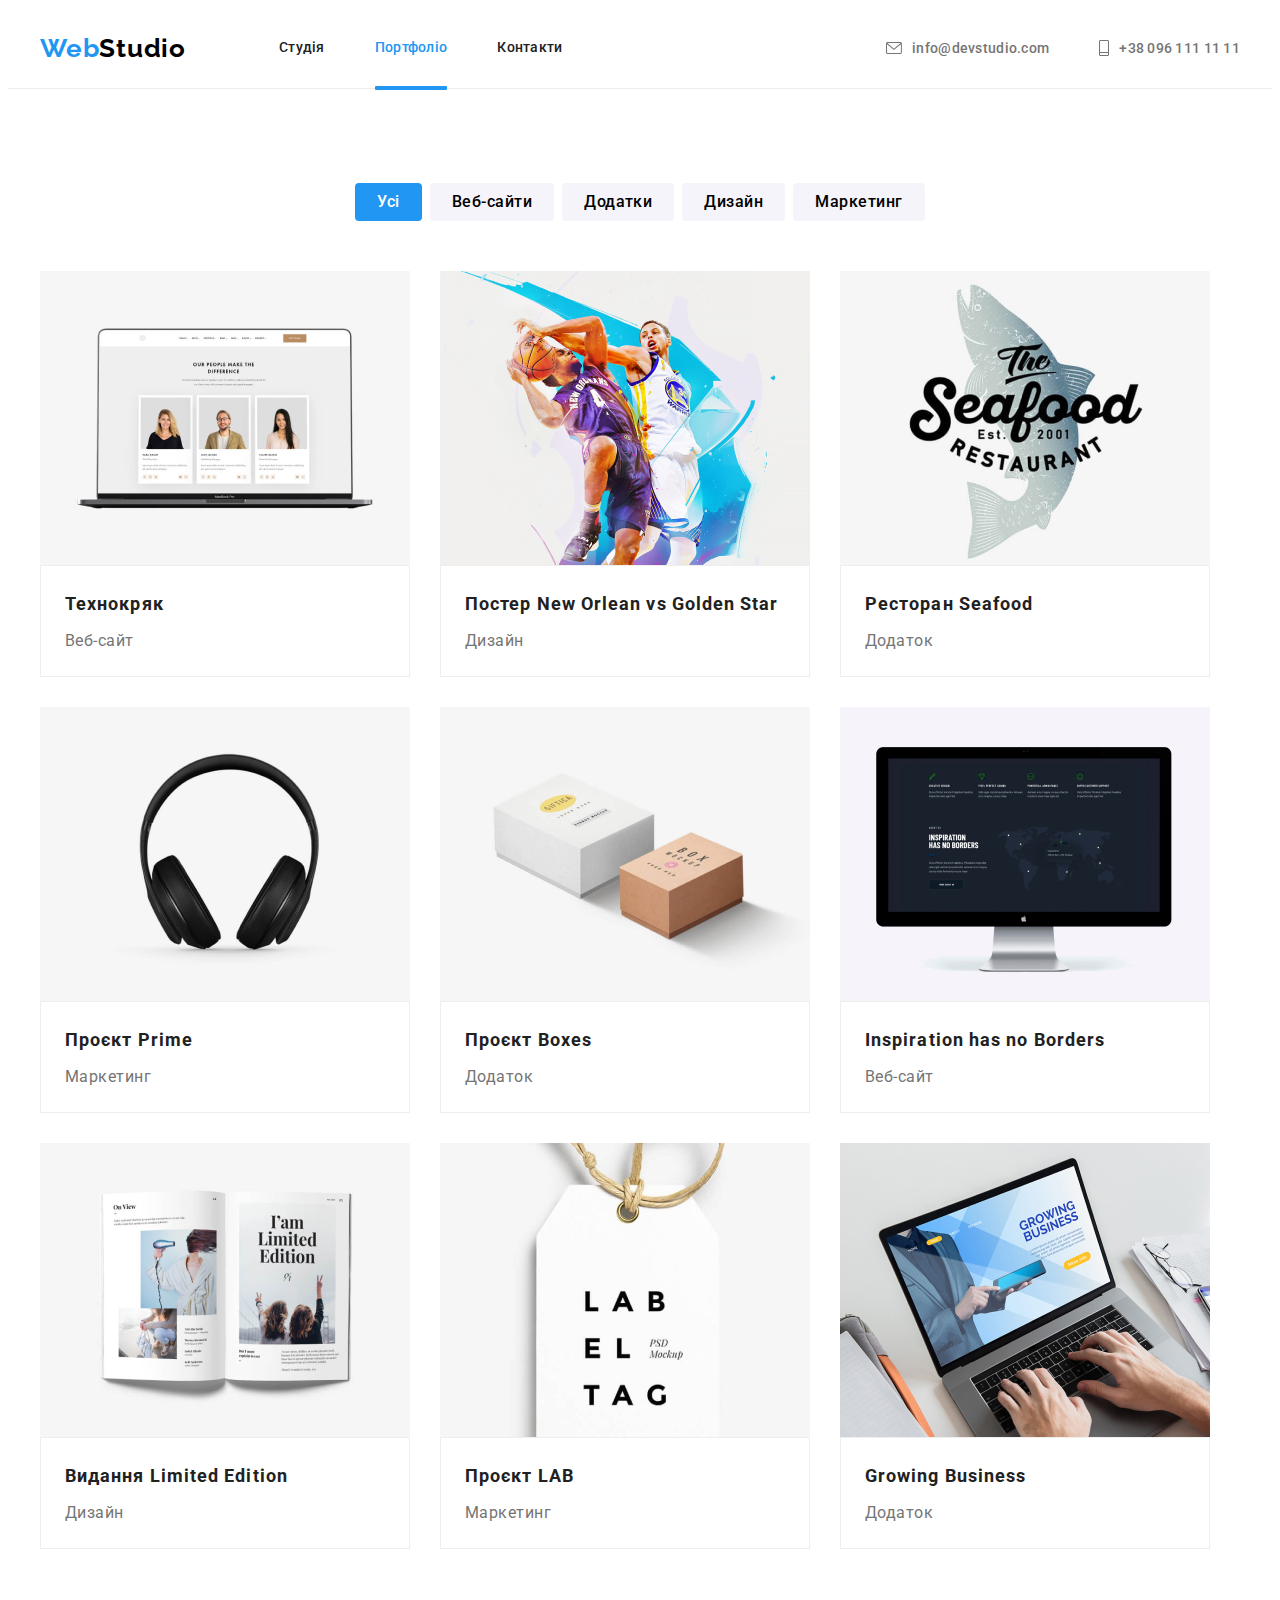
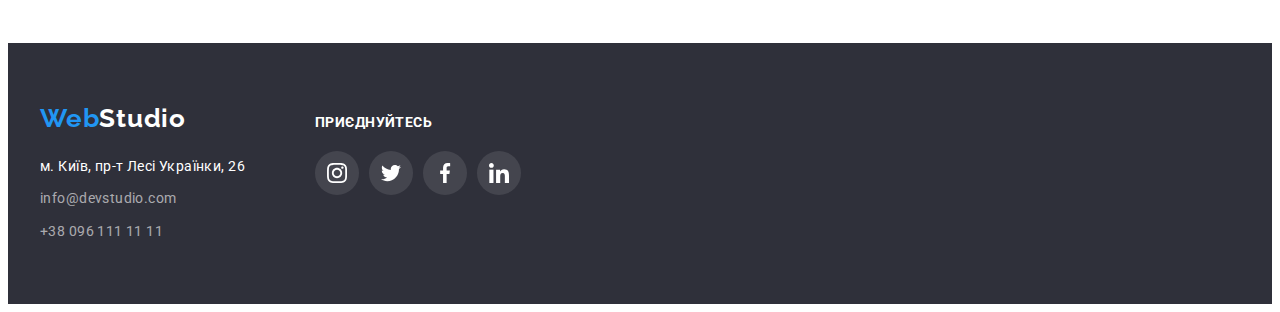
==== commit e0e7f809: "final-fixed" ====
--- a/portfolio.html
+++ b/portfolio.html
@@ -40,7 +40,7 @@
         <ul class="contact-list">
           <li class="header-contact">
             <a href="mailto:info@devstudio.com" class="contact-link">
-              <svg class="cont-icon" width="16px" height="15px">
+              <svg class="cont-icon" width="16px" height="12px">
                 <use href="./Images/icons.svg#icon-mail"></use>
               </svg>
               info@devstudio.com</a
@@ -48,7 +48,7 @@
           </li>
           <li class="header-contact">
             <a href="tel:+380961111111" class="contact-link">
-              <svg class="cont-icon" width="15px" height="25px">
+              <svg class="cont-icon" width="10px" height="16px">
                 <use href="./Images/icons.svg#icon-tel"></use>
               </svg>
               +38 096 111 11 11</a
@@ -340,5 +340,6 @@
         </div>
       </div>
     </footer>
+    <script src="./js/modal.js"></script>
   </body>
 </html>
--- a/css/styles.css
+++ b/css/styles.css
@@ -124,12 +124,12 @@
 .site-nav .link.current::after {
   content: "";
   position: absolute;
-  bottom: -6px;
+  bottom: -2px;
   display: block;
   width: 100%;
   height: 4px;
   background-color: #2196f3;
-  border-radius: 2px;
+  border-radius: 1px;
 }
 /*контакти*/
 .contact-list {
@@ -176,7 +176,7 @@
 /* секція героя*/
 .hero {
   text-align: center;
-  height: 600px;
+  min-height: 600px;
   max-width: 1600px;
   margin-left: auto;
   margin-right: auto;
@@ -223,39 +223,44 @@
   margin-right: auto;
   text-align: center;
   display: block;
-}
-.back {
+  transition: background-color 250ms cubic-bezier(0.4, 0, 0.2, 1);
+}
+/*Модалка*/
+.back{
   position: fixed;
   top: 0;
   left: 0;
   width: 100%;
   height: 100%;
-  background: rgba(0, 0, 0, 0.2);
-  opacity: 1;
-  transition: opacity 400ms linear, visibility 400ms linear;
-}
-.back.is-hidden {
+  background-color:#ffffff
+  opacity: 20%;
+  transition: opacity 1400ms linear, visibility 1400ms linear;
+}
+.back.is-hidden{
   opacity: 0;
   visibility: hidden;
-}
-.back.is-hidden .modal {
+  pointer-events: none;
+}
+.back.back.is-hidden.modal{
   opacity: 0;
+  visibility: hidden;
+  pointer-events: none;
   transform: translate(-50%, -50%) scale(1) rotate(0deg);
-}
-.modal {
+  transition: opacity 1400ms linear, visibility 1400ms linear;
+}
+.modal{
   position: absolute;
   top: 50%;
   left: 50%;
   transform: translate(-50%, -50%);
   width: 528px;
   height: 581px;
-  background: rgb(255, 255, 255);
-  box-shadow: 0px 1px 3px rgba(0, 0, 0, 0.12), 0px 1px 1px rgba(0, 0, 0, 0.14),
-    0px 2px 1px rgba(0, 0, 0, 0.2);
+  background:#ffffff;
+  box-shadow: 0px 1px 3px rgba(0, 0, 0, 0.12), 0px 1px 1px rgba(0, 0, 0, 0.14), 0px 2px 1px rgba(0, 0, 0, 0.2);
   border-radius: 4px;
-  transition: transform 500ms ease-in-out 500ms;
-}
-.modal-button {
+  transition: transform 500ms ease-in-out;
+}
+.modal-button{
   position: absolute;
   top: 8px;
   right: 8px;
@@ -264,12 +269,12 @@
   justify-content: center;
   width: 30px;
   height: 30px;
-  background: rgb(255, 255, 255);
+  background:#ffffff;
   border: 1px solid rgba(0, 0, 0, 0.1);
   border-radius: 50%;
   cursor: pointer;
-}
-
+  border: none;
+}
 /*секція наших властивостей*/
 
 .fichers {
@@ -371,6 +376,9 @@
     0px 2px 1px rgba(0, 0, 0, 0.2);
   border-radius: 0px 0px 4px 4px;
 }
+.team-window:last-child{
+margin-right: 0;
+}
 .wrapper-team {
   padding: 30px;
 }
@@ -425,6 +433,10 @@
 .soc-road:focus .soc-icon {
   fill: #ffffff;
 }
+.soc-icon{
+  fill: rgb(175, 177, 184);
+  transition: fill 250ms cubic-bezier(0.4, 0, 0.2, 1);
+}
 /*Наші постійні кліенти*/
 .client {
   padding-top: 94px;
@@ -441,11 +453,15 @@
 .client-list {
   display: flex;
   justify-content: center;
+  margin-top: 50px;
 }
 .client-item {
   width: 170px;
   height: 92px;
   margin-right: 30px;
+}
+.client-item:last-child{
+  margin-right: 0;
 }
 .client-link {
   display: flex;
@@ -456,6 +472,7 @@
   border: 1px solid #afb1b8;
   border-radius: 4px;
   background-color: #ffffff;
+  
 }
 .client-link:hover,
 .client-link:focus {
@@ -463,6 +480,7 @@
 }
 .client-logo {
   fill: #afb1b8;
+  transition: fill 250ms cubic-bezier(0.4, 0, 0.2, 1);
 }
 
 .client-link:hover .client-logo,
@@ -519,6 +537,7 @@
   line-height: 24px;
   letter-spacing: 0.03em;
   color: #ffffff;
+  transition: color 250ms cubic-bezier(0.4, 0, 0.2, 1);
 }
 .adress-street:hover,
 .adress-street:focus {
@@ -534,6 +553,7 @@
   letter-spacing: 0.03em;
   color: rgba(255, 255, 255, 0.6);
   text-decoration: none;
+  transition: color 250ms cubic-bezier(0.4, 0, 0.2, 1);
 }
 .adress-link:hover,
 .adress-link:focus {
@@ -568,9 +588,11 @@
   height: 100%;
   border-radius: 50%;
   background-color: rgba(255, 255, 255, 0.1);
+  transition: background-color 250ms cubic-bezier(0.4, 0, 0.2, 1);
 }
 .start-icon {
   fill: #ffffff;
+  transition: 250ms cubic-bezier(0.4, 0, 0.2, 1);
 }
 .start-link:hover,
 .start-link:focus {
@@ -606,6 +628,7 @@
   cursor: pointer;
   font-family: inherit;
   padding: 6px 22px;
+  transition: background-color 250ms cubic-bezier(0.4, 0, 0.2, 1), color 250ms cubic-bezier(0.4, 0, 0.2, 1), box-shadow 250ms cubic-bezier(0.4, 0, 0.2, 1);
 }
 .button-tap-l:hover,
 .button-tap-l:focus {
@@ -623,6 +646,7 @@
   cursor: pointer;
   font-family: inherit;
   padding: 6px 22px;
+  transition: background-color 250ms cubic-bezier(0.4, 0, 0.2, 1), color 250ms cubic-bezier(0.4, 0, 0.2, 1), box-shadow 250ms cubic-bezier(0.4, 0, 0.2, 1)
 }
 .button-tap:hover,
 .button-tap:focus {
@@ -647,6 +671,7 @@
 .block-link {
   display: inline-block;
   text-decoration: none;
+  transition: box-shadow 250ms cubic-bezier(0.4, 0, 0.2, 1);
 }
 .block-link:hover,
 .block-link:focus {
@@ -686,6 +711,10 @@
   padding-right: 24px;
   border: 1px solid #eeeeee;
 }
+.block-link:hover .card-text,
+.block-link:focus .card-text{
+  transform: translate(0);
+}
 
 .block-header {
   font-weight: 700;
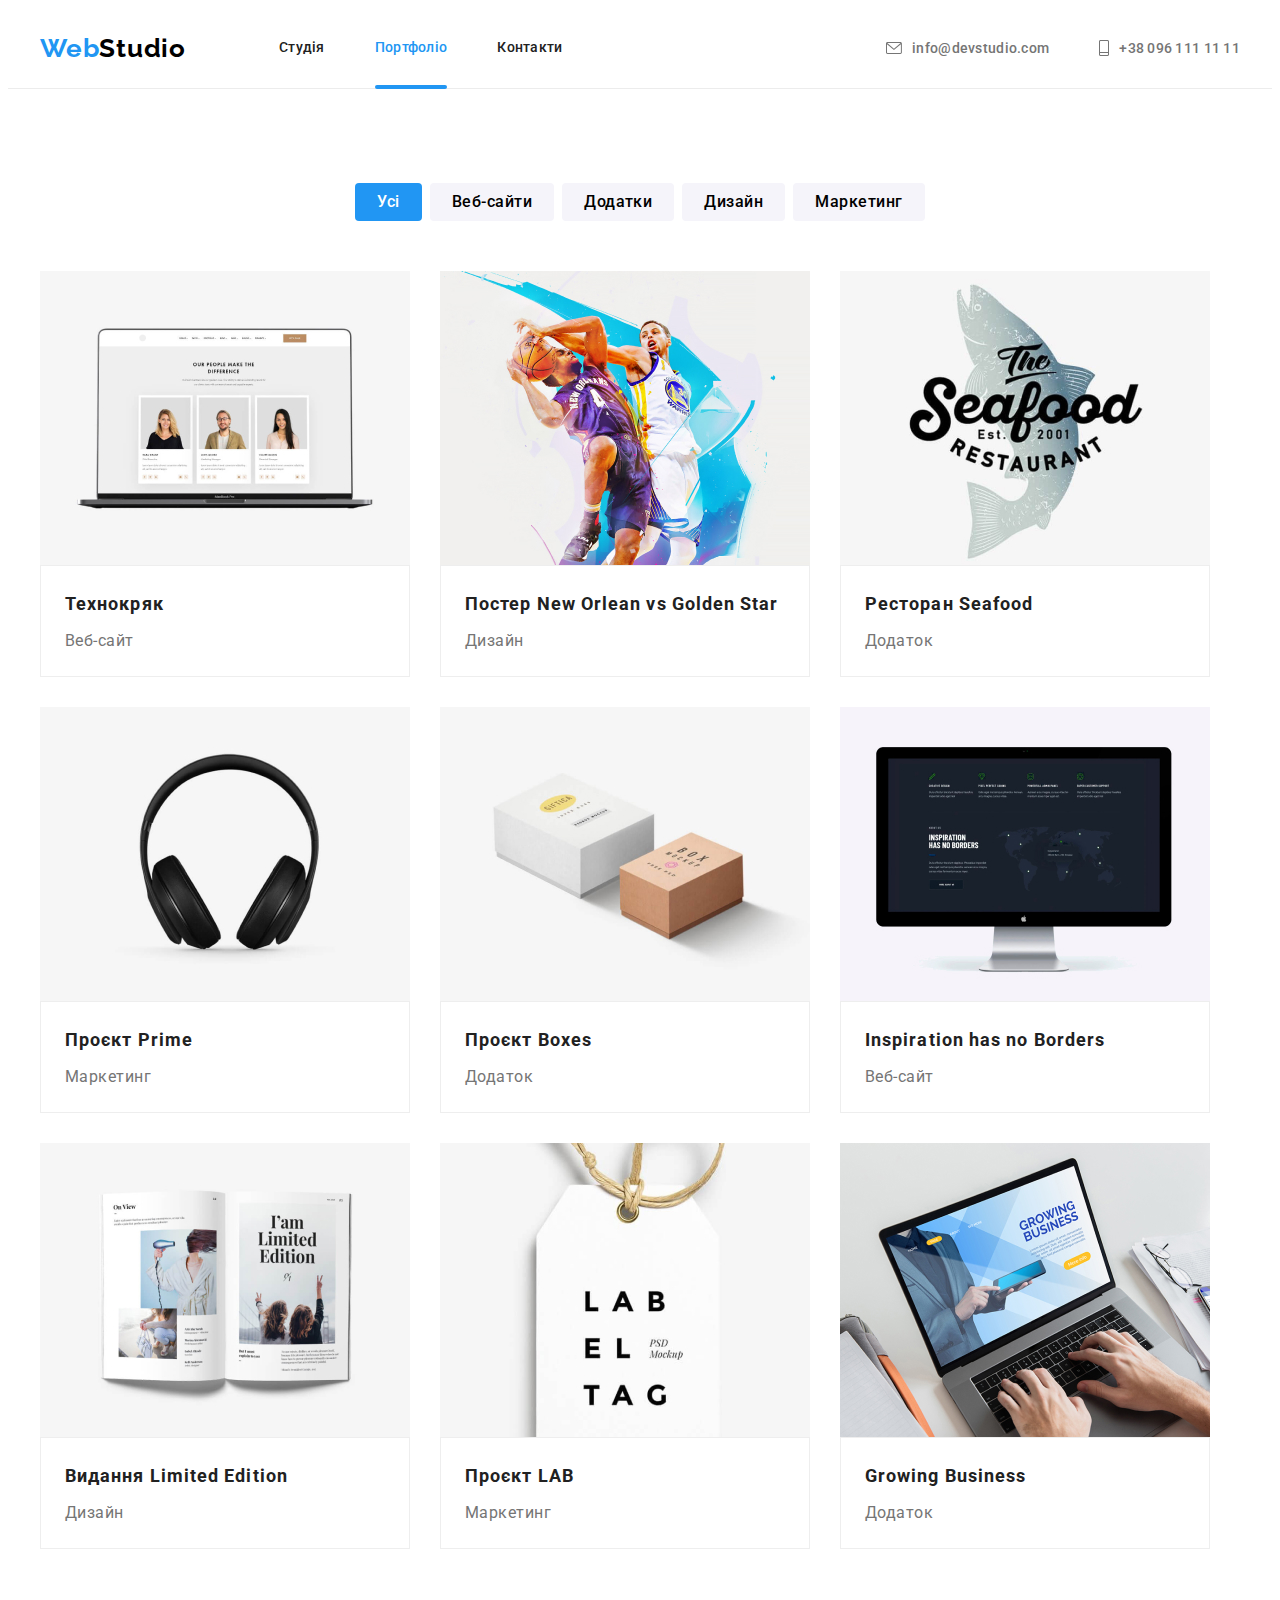
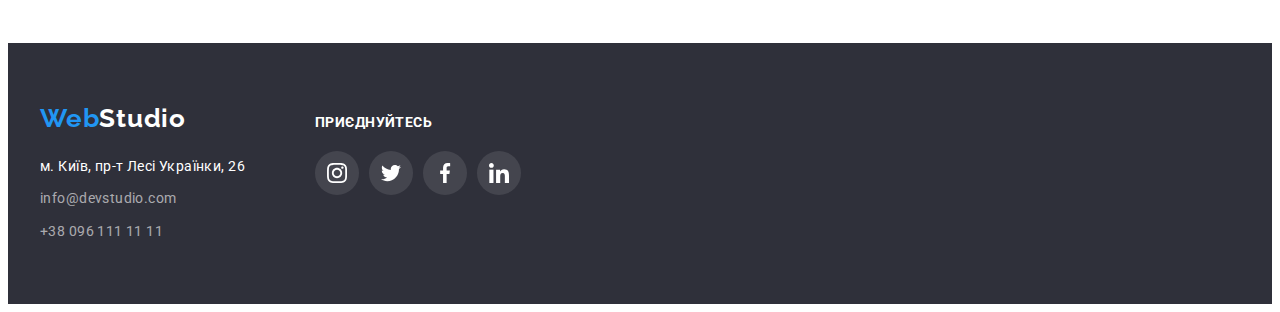
==== commit 0a89827a: "final-fixed" ====
--- a/portfolio.html
+++ b/portfolio.html
@@ -32,7 +32,7 @@
               <a href="./index.html" class="link"> Студія</a>
             </li>
             <li class="header-nav">
-              <a href="./portfolio.html" class="current link"> Портфоліо</a>
+              <a href="./portfolio.html" class="current-link"> Портфоліо</a>
             </li>
             <li class="header-nav"><a href="./#" class="link"> Контакти</a></li>
           </ul>
--- a/css/styles.css
+++ b/css/styles.css
@@ -77,76 +77,86 @@
   /*навігація*/
 }
 .nav-list {
-  margin-right: auto;
-  display: flex;
-}
-.site-nav li :last-child {
-  margin-right: 0px;
-}
-.site-nav {
-  display: flex;
-  gap: 50px;
+  justify-content: center;
+  display: flex;
+}
+.header-nav {
+  margin-right: 50px;
+}
+.header-nav:last-child {
+  margin: right 0;
+}
+.current-link {
+  display: inline-block;
+  padding-top: 32px;
+  padding-bottom: 32px;
   font-size: 14px;
   font-weight: 500;
   line-height: 1.14;
   letter-spacing: 0.02em;
-}
-
-.site-nav .link {
+  color: #2196f3;
   text-decoration: none;
-}
-.site-nav .link {
+  position: relative;
+  transition: color 250ms cubic-bezier(0.4, 0, 0.2, 1);
+}
+.current-link:hover,
+.current-link:focus {
+  color: #2196f3;
+}
+.current-link::after {
+  content: "";
+  position: absolute;
+  bottom: -1px;
+  left: 0;
+  display: block;
+  width: 100%;
+  height: 4px;
+  background-color: rgb(33, 150, 243);
+  border-radius: 2px;
+}
+.link {
+  display: inline-block;
+  padding-top: 32px;
+  padding-bottom: 32px;
+  font-size: 14px;
+  font-weight: 500;
+  line-height: 1.14;
+  letter-spacing: 0.02em;
   color: #212121;
-}
-.current.link,
-.current.links,
+  text-decoration: none;
+  transition: color 250ms cubic-bezier(0.4, 0, 0.2, 1);
+}
+.site-nav {
+  display: flex;
+  flex-direction: row;
+}
 .site-nav .link:hover,
 .site-nav .link:focus {
   color: #2196f3;
 }
-.header-nav {
-  position: relative;
-  display: block;
-  padding-top: 32px;
-  padding-bottom: 32px;
-  transition: 250ms cubic-bezier(0.4, 0, 0.2, 1);
-}
-
-.link .current.-link {
-  font-weight: 500;
-  font-size: 14px;
-  line-height: calc(16 / 14);
-  letter-spacing: 0.02em;
-}
-.current .link {
+.site-nav .link {
   text-decoration: none;
 }
-.site-nav .link.current::after {
-  content: "";
-  position: absolute;
-  bottom: -2px;
-  display: block;
-  width: 100%;
-  height: 4px;
-  background-color: #2196f3;
-  border-radius: 1px;
-}
+.site-nav .link {
+  color: #212121;
+}
+
 /*контакти*/
 .contact-list {
-  font-size: 14px;
-  font-weight: 500;
-  line-height: 1.14;
-  letter-spacing: 0.02em;
-  display: flex;
-  gap: 50px;
+  margin-left: auto;
+  display: flex;
+  flex-direction: row;
 }
 .header-contact {
-  display: flex;
-  margin-left: auto;
+  margin-right: 50px;
+}
+.header-contact:last-child {
+  margin-right: 0;
 }
 .cont-icon {
   fill: rgba(117, 117, 117, 1);
   margin-right: 10px;
+  transition: fill 250ms cubic-bezier(0.4, 0, 0.2, 1);
 }
 .contact-link {
   color: #757575;
@@ -171,6 +181,7 @@
   text-decoration: none;
   padding-top: 32px;
   padding-bottom: 32px;
+  transition: color 250ms cubic-bezier(0.4, 0, 0.2, 1);
 }
 
 /* секція героя*/
@@ -226,41 +237,41 @@
   transition: background-color 250ms cubic-bezier(0.4, 0, 0.2, 1);
 }
 /*Модалка*/
-.back{
+.back {
   position: fixed;
   top: 0;
   left: 0;
   width: 100%;
   height: 100%;
-  background-color:#ffffff
-  opacity: 20%;
+  opacity: 100%;
   transition: opacity 1400ms linear, visibility 1400ms linear;
 }
-.back.is-hidden{
+.back.is-hidden {
   opacity: 0;
   visibility: hidden;
   pointer-events: none;
 }
-.back.back.is-hidden.modal{
+.back.back.is-hidden.modal {
   opacity: 0;
   visibility: hidden;
   pointer-events: none;
   transform: translate(-50%, -50%) scale(1) rotate(0deg);
   transition: opacity 1400ms linear, visibility 1400ms linear;
 }
-.modal{
+.modal {
   position: absolute;
   top: 50%;
   left: 50%;
   transform: translate(-50%, -50%);
   width: 528px;
   height: 581px;
-  background:#ffffff;
-  box-shadow: 0px 1px 3px rgba(0, 0, 0, 0.12), 0px 1px 1px rgba(0, 0, 0, 0.14), 0px 2px 1px rgba(0, 0, 0, 0.2);
+  background: #ffffff;
+  box-shadow: 0px 1px 3px rgba(0, 0, 0, 0.12), 0px 1px 1px rgba(0, 0, 0, 0.14),
+    0px 2px 1px rgba(0, 0, 0, 0.2);
   border-radius: 4px;
   transition: transform 500ms ease-in-out;
 }
-.modal-button{
+.modal-button {
   position: absolute;
   top: 8px;
   right: 8px;
@@ -269,7 +280,7 @@
   justify-content: center;
   width: 30px;
   height: 30px;
-  background:#ffffff;
+  background: #ffffff;
   border: 1px solid rgba(0, 0, 0, 0.1);
   border-radius: 50%;
   cursor: pointer;
@@ -376,8 +387,8 @@
     0px 2px 1px rgba(0, 0, 0, 0.2);
   border-radius: 0px 0px 4px 4px;
 }
-.team-window:last-child{
-margin-right: 0;
+.team-window:last-child {
+  margin-right: 0;
 }
 .wrapper-team {
   padding: 30px;
@@ -420,6 +431,9 @@
   height: 100%;
   border-radius: 50%;
   background-color: #ffffff;
+  fill: rgba(175, 177, 184, 1);
+  transition: background-color 250ms cubic-bezier(0.4, 0, 0.2, 1),
+    fill 250ms cubic-bezier(0.4, 0, 0.2, 1);
 }
 .soc-road {
   fill: #afb1b8;
@@ -433,7 +447,7 @@
 .soc-road:focus .soc-icon {
   fill: #ffffff;
 }
-.soc-icon{
+.soc-icon {
   fill: rgb(175, 177, 184);
   transition: fill 250ms cubic-bezier(0.4, 0, 0.2, 1);
 }
@@ -448,7 +462,6 @@
   line-height: 1.17;
   text-align: center;
   letter-spacing: 0.03em;
-  margin-bottom: 50px;
 }
 .client-list {
   display: flex;
@@ -460,7 +473,7 @@
   height: 92px;
   margin-right: 30px;
 }
-.client-item:last-child{
+.client-item:last-child {
   margin-right: 0;
 }
 .client-link {
@@ -472,7 +485,6 @@
   border: 1px solid #afb1b8;
   border-radius: 4px;
   background-color: #ffffff;
-  
 }
 .client-link:hover,
 .client-link:focus {
@@ -628,7 +640,9 @@
   cursor: pointer;
   font-family: inherit;
   padding: 6px 22px;
-  transition: background-color 250ms cubic-bezier(0.4, 0, 0.2, 1), color 250ms cubic-bezier(0.4, 0, 0.2, 1), box-shadow 250ms cubic-bezier(0.4, 0, 0.2, 1);
+  transition: background-color 250ms cubic-bezier(0.4, 0, 0.2, 1),
+    color 250ms cubic-bezier(0.4, 0, 0.2, 1),
+    box-shadow 250ms cubic-bezier(0.4, 0, 0.2, 1);
 }
 .button-tap-l:hover,
 .button-tap-l:focus {
@@ -646,7 +660,9 @@
   cursor: pointer;
   font-family: inherit;
   padding: 6px 22px;
-  transition: background-color 250ms cubic-bezier(0.4, 0, 0.2, 1), color 250ms cubic-bezier(0.4, 0, 0.2, 1), box-shadow 250ms cubic-bezier(0.4, 0, 0.2, 1)
+  transition: background-color 250ms cubic-bezier(0.4, 0, 0.2, 1),
+    color 250ms cubic-bezier(0.4, 0, 0.2, 1),
+    box-shadow 250ms cubic-bezier(0.4, 0, 0.2, 1);
 }
 .button-tap:hover,
 .button-tap:focus {
@@ -712,7 +728,7 @@
   border: 1px solid #eeeeee;
 }
 .block-link:hover .card-text,
-.block-link:focus .card-text{
+.block-link:focus .card-text {
   transform: translate(0);
 }
 
